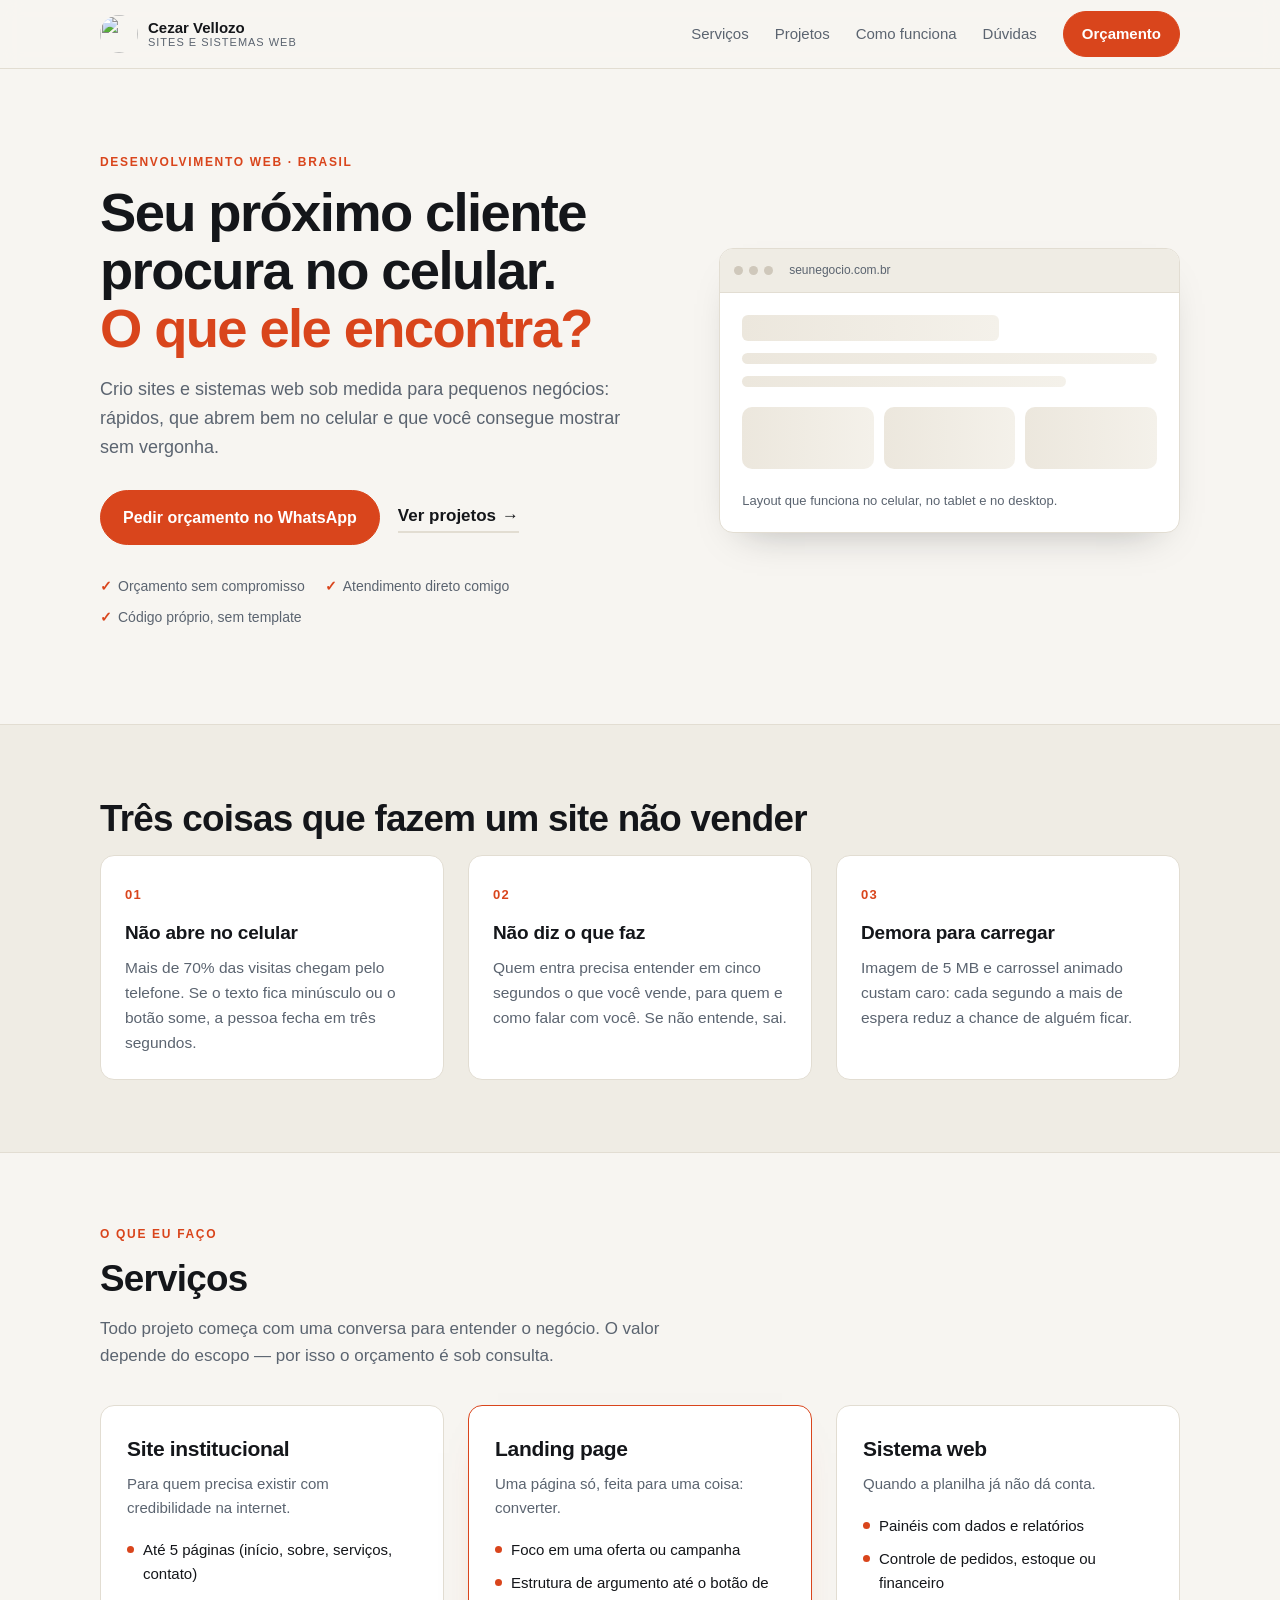
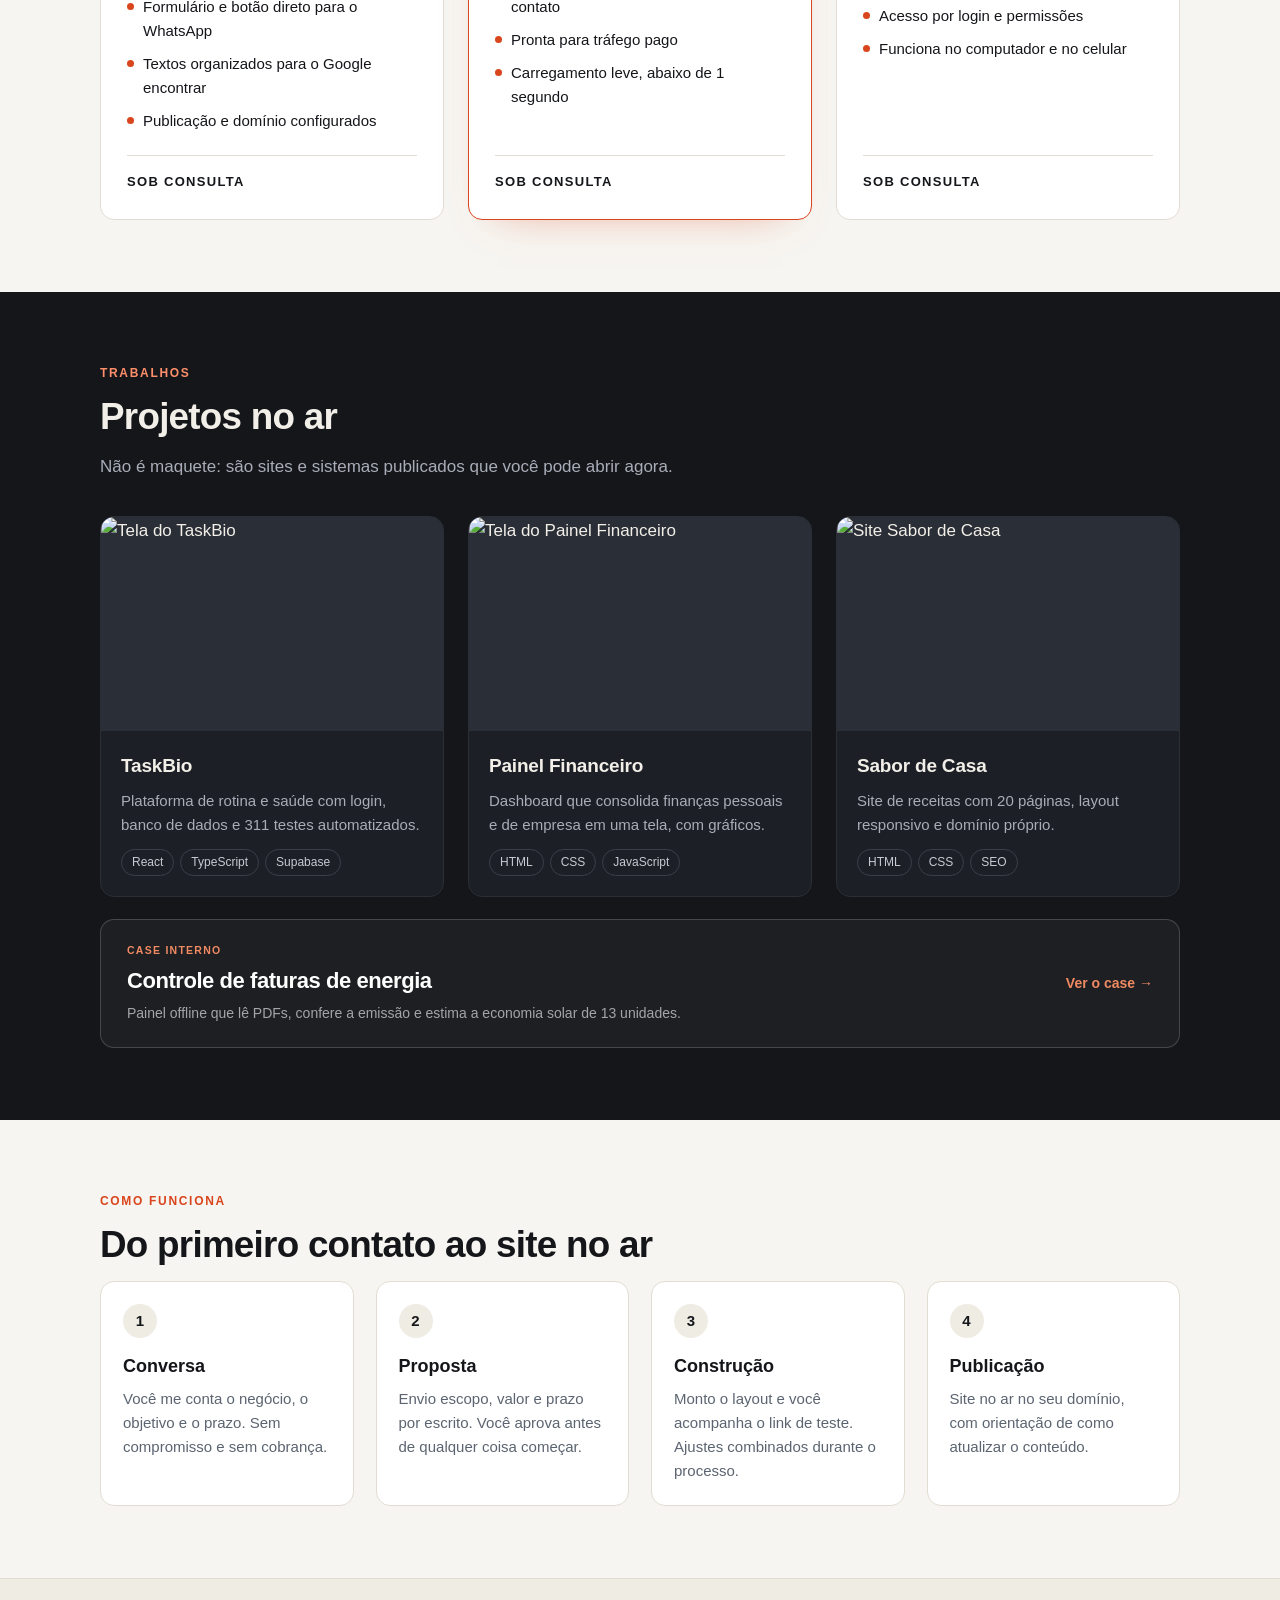
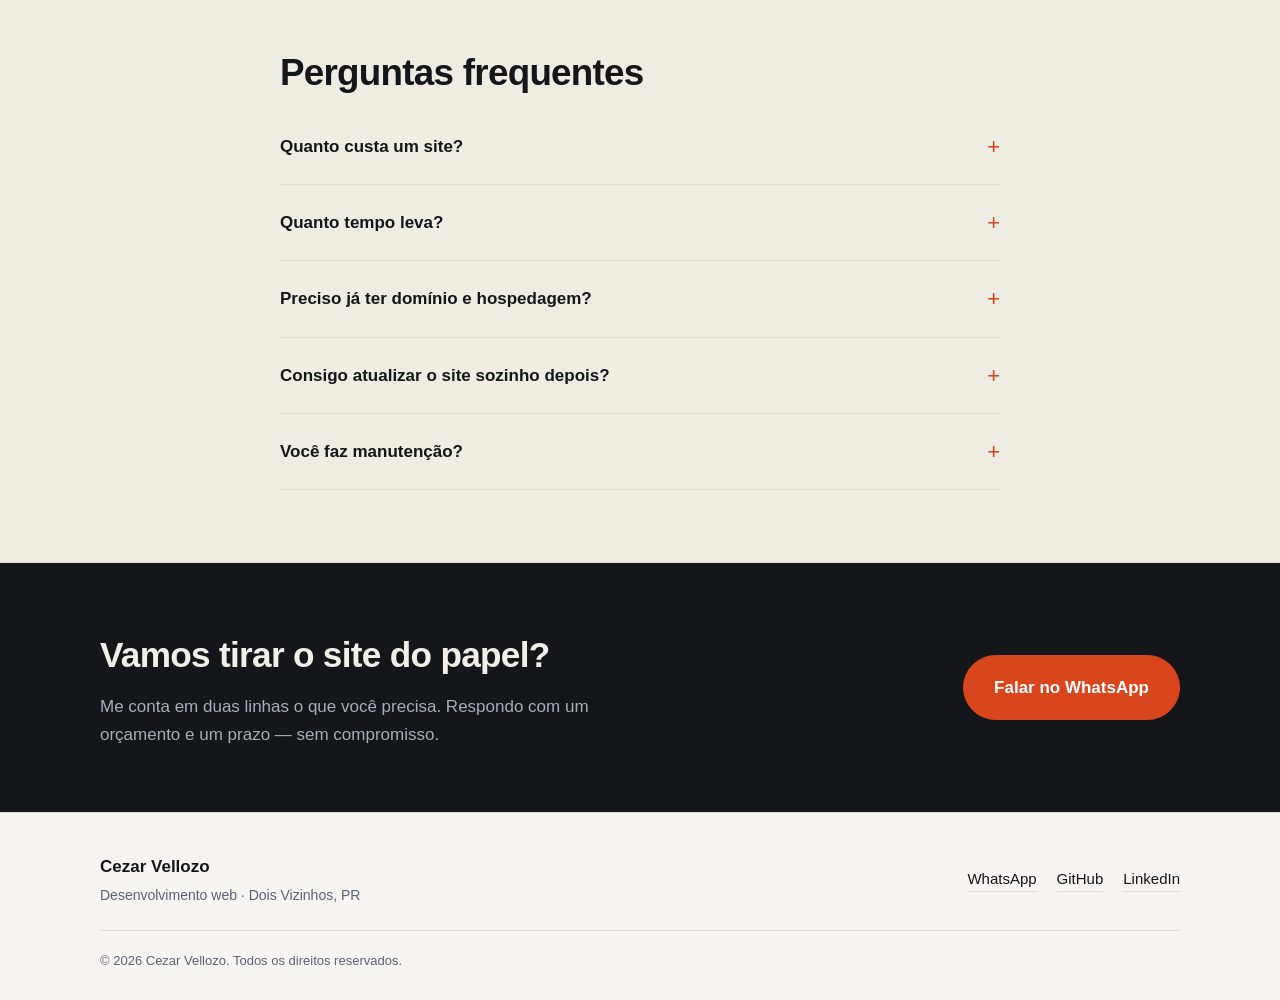
==== index.html @ 64f4b8d3 "feat: adiciona case de controle de faturas" ====
<!DOCTYPE html>
<html lang="pt-BR">
<head>
  <meta charset="UTF-8">
  <meta name="viewport" content="width=device-width, initial-scale=1">

  <title>Cezar Vellozo — Sites e sistemas web sob medida</title>
  <meta name="description" content="Crio sites rápidos, responsivos e sob medida para pequenos negócios. Orçamento sem compromisso pelo WhatsApp.">
  <meta name="theme-color" content="#f7f5f1">

  <!-- Compartilhamento em redes sociais -->
  <meta property="og:type" content="website">
  <meta property="og:title" content="Cezar Vellozo — Sites e sistemas web sob medida">
  <meta property="og:description" content="Sites rápidos, responsivos e sob medida para pequenos negócios. Do orçamento à publicação.">
  <meta property="og:locale" content="pt_BR">

  <link rel="icon" href="logo-mark.svg" type="image/svg+xml">
  <link rel="stylesheet" href="styles.css">
</head>
<body>

  <a class="pular" href="#conteudo">Pular para o conteúdo</a>

  <!-- ================= CABEÇALHO ================= -->
  <header class="cabecalho">
    <div class="container cabecalho__linha">
      <a class="marca" href="#inicio" aria-label="Início">
        <img class="marca__logo" src="logo-mark.svg" alt="" width="38" height="38">
        <span class="marca__texto">
          Cezar Vellozo
          <small>sites e sistemas web</small>
        </span>
      </a>

      <button class="menu-botao" type="button"
              aria-expanded="false" aria-controls="menu-principal" aria-label="Abrir menu">
        <span></span><span></span><span></span>
      </button>

      <nav class="menu" id="menu-principal" aria-label="Navegação principal">
        <a href="#servicos">Serviços</a>
        <a href="#projetos">Projetos</a>
        <a href="#processo">Como funciona</a>
        <a href="#perguntas">Dúvidas</a>
        <a class="botao botao--pequeno" href="#" data-whatsapp>Orçamento</a>
      </nav>
    </div>
  </header>

  <main id="conteudo">

    <!-- ================= APRESENTAÇÃO ================= -->
    <section class="hero" id="inicio">
      <div class="container hero__grade">
        <div class="hero__texto">
          <p class="olho">Desenvolvimento web · Brasil</p>
          <h1>Seu próximo cliente procura no celular.<br>
            <em>O que ele encontra?</em></h1>
          <p class="hero__linha">
            Crio sites e sistemas web sob medida para pequenos negócios: rápidos, que abrem bem no
            celular e que você consegue mostrar sem vergonha.
          </p>

          <div class="hero__acoes">
            <a class="botao" href="#" data-whatsapp>
              Pedir orçamento no WhatsApp
            </a>
            <a class="link-seta" href="#projetos">Ver projetos <span aria-hidden="true">→</span></a>
          </div>

          <ul class="selos">
            <li>Orçamento sem compromisso</li>
            <li>Atendimento direto comigo</li>
            <li>Código próprio, sem template</li>
          </ul>
        </div>

        <aside class="hero__painel" aria-label="Resumo do serviço">
          <div class="painel__topo">
            <span class="ponto"></span><span class="ponto"></span><span class="ponto"></span>
            <span class="painel__url">seunegocio.com.br</span>
          </div>
          <div class="painel__corpo">
            <div class="esqueleto esqueleto--titulo"></div>
            <div class="esqueleto esqueleto--linha"></div>
            <div class="esqueleto esqueleto--linha curta"></div>
            <div class="painel__cards">
              <div class="esqueleto esqueleto--card"></div>
              <div class="esqueleto esqueleto--card"></div>
              <div class="esqueleto esqueleto--card"></div>
            </div>
          </div>
          <p class="painel__legenda">Layout que funciona no celular, no tablet e no desktop.</p>
        </aside>
      </div>
    </section>

    <!-- ================= O PROBLEMA ================= -->
    <section class="secao secao--faixa">
      <div class="container">
        <h2 class="secao__titulo">Três coisas que fazem um site não vender</h2>
        <div class="grade grade--3">
          <article class="cartao-simples">
            <span class="numero">01</span>
            <h3>Não abre no celular</h3>
            <p>Mais de 70% das visitas chegam pelo telefone. Se o texto fica minúsculo ou o botão some,
              a pessoa fecha em três segundos.</p>
          </article>
          <article class="cartao-simples">
            <span class="numero">02</span>
            <h3>Não diz o que faz</h3>
            <p>Quem entra precisa entender em cinco segundos o que você vende, para quem e como falar
              com você. Se não entende, sai.</p>
          </article>
          <article class="cartao-simples">
            <span class="numero">03</span>
            <h3>Demora para carregar</h3>
            <p>Imagem de 5 MB e carrossel animado custam caro: cada segundo a mais de espera reduz a
              chance de alguém ficar.</p>
          </article>
        </div>
      </div>
    </section>

    <!-- ================= SERVIÇOS ================= -->
    <section class="secao" id="servicos">
      <div class="container">
        <p class="olho">O que eu faço</p>
        <h2 class="secao__titulo">Serviços</h2>
        <p class="secao__linha">
          Todo projeto começa com uma conversa para entender o negócio. O valor depende do escopo —
          por isso o orçamento é sob consulta.
        </p>

        <div class="grade grade--3 servicos">
          <article class="servico">
            <h3>Site institucional</h3>
            <p class="servico__resumo">Para quem precisa existir com credibilidade na internet.</p>
            <ul class="lista">
              <li>Até 5 páginas (início, sobre, serviços, contato)</li>
              <li>Formulário e botão direto para o WhatsApp</li>
              <li>Textos organizados para o Google encontrar</li>
              <li>Publicação e domínio configurados</li>
            </ul>
            <p class="servico__preco">Sob consulta</p>
          </article>

          <article class="servico servico--destaque">
            <h3>Landing page</h3>
            <p class="servico__resumo">Uma página só, feita para uma coisa: converter.</p>
            <ul class="lista">
              <li>Foco em uma oferta ou campanha</li>
              <li>Estrutura de argumento até o botão de contato</li>
              <li>Pronta para tráfego pago</li>
              <li>Carregamento leve, abaixo de 1 segundo</li>
            </ul>
            <p class="servico__preco">Sob consulta</p>
          </article>

          <article class="servico">
            <h3>Sistema web</h3>
            <p class="servico__resumo">Quando a planilha já não dá conta.</p>
            <ul class="lista">
              <li>Painéis com dados e relatórios</li>
              <li>Controle de pedidos, estoque ou financeiro</li>
              <li>Acesso por login e permissões</li>
              <li>Funciona no computador e no celular</li>
            </ul>
            <p class="servico__preco">Sob consulta</p>
          </article>
        </div>
      </div>
    </section>

    <!-- ================= PROJETOS ================= -->
    <section class="secao secao--escura" id="projetos">
      <div class="container">
        <p class="olho olho--claro">Trabalhos</p>
        <h2 class="secao__titulo">Projetos no ar</h2>
        <p class="secao__linha secao__linha--clara">
          Não é maquete: são sites e sistemas publicados que você pode abrir agora.
        </p>

        <div class="grade grade--3 projetos">

          <a class="projeto" href="https://taskbio.com.br" target="_blank" rel="noopener">
            <span class="projeto__imagem">
              <img src="https://taskbio.com.br/og.jpg" alt="Tela do TaskBio" loading="lazy" width="1200" height="630">
            </span>
            <span class="projeto__corpo">
              <span class="projeto__titulo">TaskBio</span>
              <span class="projeto__texto">Plataforma de rotina e saúde com login, banco de dados e 311 testes automatizados.</span>
              <span class="projeto__tags">
                <span>React</span><span>TypeScript</span><span>Supabase</span>
              </span>
            </span>
          </a>

          <a class="projeto" href="https://augusto10vellozo-coder.github.io/painel-financeiro/" target="_blank" rel="noopener">
            <span class="projeto__imagem">
              <img src="https://augusto10vellozo-coder.github.io/painel-financeiro/docs/preview.png" alt="Tela do Painel Financeiro" loading="lazy" width="1440" height="900">
            </span>
            <span class="projeto__corpo">
              <span class="projeto__titulo">Painel Financeiro</span>
              <span class="projeto__texto">Dashboard que consolida finanças pessoais e de empresa em uma tela, com gráficos.</span>
              <span class="projeto__tags">
                <span>HTML</span><span>CSS</span><span>JavaScript</span>
              </span>
            </span>
          </a>

          <a class="projeto" href="https://receitassabordecasa.com.br" target="_blank" rel="noopener">
            <span class="projeto__imagem">
              <img src="https://receitassabordecasa.com.br/images/hero-mesa-posta.jpg" alt="Site Sabor de Casa" loading="lazy" width="1200" height="800">
            </span>
            <span class="projeto__corpo">
              <span class="projeto__titulo">Sabor de Casa</span>
              <span class="projeto__texto">Site de receitas com 20 páginas, layout responsivo e domínio próprio.</span>
              <span class="projeto__tags">
                <span>HTML</span><span>CSS</span><span>SEO</span>
              </span>
            </span>
          </a>

        </div>

        <a class="case-destaque" href="casos/controle-faturas.html">
          <span class="case-destaque__texto">
            <span class="case-destaque__olho">Case interno</span>
            <strong>Controle de faturas de energia</strong>
            <span>Painel offline que lê PDFs, confere a emissão e estima a economia solar de 13 unidades.</span>
          </span>
          <span class="case-destaque__seta">Ver o case →</span>
        </a>

      </div>
    </section>

    <!-- ================= PROCESSO ================= -->
    <section class="secao" id="processo">
      <div class="container">
        <p class="olho">Como funciona</p>
        <h2 class="secao__titulo">Do primeiro contato ao site no ar</h2>

        <ol class="etapas">
          <li>
            <span class="etapa__numero">1</span>
            <h3>Conversa</h3>
            <p>Você me conta o negócio, o objetivo e o prazo. Sem compromisso e sem cobrança.</p>
          </li>
          <li>
            <span class="etapa__numero">2</span>
            <h3>Proposta</h3>
            <p>Envio escopo, valor e prazo por escrito. Você aprova antes de qualquer coisa começar.</p>
          </li>
          <li>
            <span class="etapa__numero">3</span>
            <h3>Construção</h3>
            <p>Monto o layout e você acompanha o link de teste. Ajustes combinados durante o processo.</p>
          </li>
          <li>
            <span class="etapa__numero">4</span>
            <h3>Publicação</h3>
            <p>Site no ar no seu domínio, com orientação de como atualizar o conteúdo.</p>
          </li>
        </ol>
      </div>
    </section>

    <!-- ================= DÚVIDAS ================= -->
    <section class="secao secao--faixa" id="perguntas">
      <div class="container container--estreito">
        <h2 class="secao__titulo">Perguntas frequentes</h2>

        <details class="duvida">
          <summary>Quanto custa um site?</summary>
          <p>Depende do tamanho: uma página é um projeto, um site com cinco páginas é outro, e um
            sistema com login é outro. Por isso o orçamento é sob consulta — me conta o que você
            precisa e eu respondo com valor e prazo.</p>
        </details>

        <details class="duvida">
          <summary>Quanto tempo leva?</summary>
          <p>Projetos simples ficam entre uma e três semanas, contando o tempo de revisão do seu lado.
            O prazo exato vai na proposta.</p>
        </details>

        <details class="duvida">
          <summary>Preciso já ter domínio e hospedagem?</summary>
          <p>Não. Eu oriento a escolha e configuro tudo. O domínio fica no seu nome — você é o dono,
            não eu.</p>
        </details>

        <details class="duvida">
          <summary>Consigo atualizar o site sozinho depois?</summary>
          <p>Sim. Entrego com instruções simples para trocar texto e foto. Se preferir um painel de
            administração, isso entra no escopo.</p>
        </details>

        <details class="duvida">
          <summary>Você faz manutenção?</summary>
          <p>Faço, combinada à parte. Muitos clientes preferem um valor mensal para pequenas
            alterações e acompanhamento.</p>
        </details>
      </div>
    </section>

    <!-- ================= CHAMADA FINAL ================= -->
    <section class="chamada" id="contato">
      <div class="container chamada__grade">
        <div>
          <h2>Vamos tirar o site do papel?</h2>
          <p>Me conta em duas linhas o que você precisa. Respondo com um orçamento e um prazo — sem
            compromisso.</p>
        </div>
        <a class="botao botao--grande" href="#" data-whatsapp>
          Falar no WhatsApp
        </a>
      </div>
    </section>

  </main>

  <!-- ================= RODAPÉ ================= -->
  <footer class="rodape">
    <div class="container rodape__linha">
      <div>
        <p class="rodape__nome">Cezar Vellozo</p>
        <p class="rodape__texto">Desenvolvimento web · Dois Vizinhos, PR</p>
      </div>
      <nav class="rodape__links" aria-label="Contato">
        <a href="#" data-whatsapp>WhatsApp</a>
        <a href="https://github.com/augusto10vellozo-coder" target="_blank" rel="noopener">GitHub</a>
        <a href="https://www.linkedin.com/in/cezarvellozo/" target="_blank" rel="noopener">LinkedIn</a>
      </nav>
    </div>
    <div class="container">
      <p class="rodape__nota">© <span id="ano">2026</span> Cezar Vellozo. Todos os direitos reservados.</p>
    </div>
  </footer>

  <script>
    // Menu no celular
    var botao = document.querySelector('.menu-botao');
    var menu = document.getElementById('menu-principal');

    botao.addEventListener('click', function () {
      var aberto = botao.getAttribute('aria-expanded') === 'true';
      botao.setAttribute('aria-expanded', String(!aberto));
      botao.setAttribute('aria-label', aberto ? 'Abrir menu' : 'Fechar menu');
      menu.classList.toggle('menu--aberto', !aberto);
    });

    // Fecha o menu ao clicar em um link
    menu.addEventListener('click', function (evento) {
      if (evento.target.tagName === 'A') {
        botao.setAttribute('aria-expanded', 'false');
        menu.classList.remove('menu--aberto');
      }
    });

    // Link do WhatsApp com mensagem pronta
    var numero = '5554994535730';
    var mensagem = 'Olá, Cezar! Vi seu site e quero um orçamento.';
    var endereco = 'https://wa.me/' + numero + '?text=' + encodeURIComponent(mensagem);

    document.querySelectorAll('[data-whatsapp]').forEach(function (link) {
      link.setAttribute('href', endereco);
      link.setAttribute('target', '_blank');
      link.setAttribute('rel', 'noopener');
    });

    // Ano atual no rodapé
    document.getElementById('ano').textContent = new Date().getFullYear();
  </script>
</body>
</html>
---- styles.css ----
/* =========================================================
   Cezar Vellozo — site de serviços
   CSS organizado em: base, componentes, seções e responsivo.
   ========================================================= */

/* ---------- 1. Base e variáveis ---------- */
:root {
  --fundo: #f7f5f1;
  --fundo-alt: #efece4;
  --superficie: #ffffff;
  --tinta: #14161a;
  --tinta-suave: #5b6470;
  --linha: #e2ddd2;
  --destaque: #d9451c;
  --destaque-escuro: #b63815;
  --escuro: #14161a;
  --raio: 14px;
  --largura: 1120px;
  --sombra: 0 18px 40px -24px rgba(20, 22, 26, 0.35);
}

*,
*::before,
*::after {
  box-sizing: border-box;
}

html {
  scroll-behavior: smooth;
}

body {
  margin: 0;
  background: var(--fundo);
  color: var(--tinta);
  font-family: -apple-system, BlinkMacSystemFont, "Segoe UI", Roboto, Helvetica, Arial, sans-serif;
  font-size: 17px;
  line-height: 1.6;
  -webkit-font-smoothing: antialiased;
}

img {
  max-width: 100%;
  height: auto;
  display: block;
}

a {
  color: inherit;
}

/* Acessibilidade: foco visível em todo elemento navegável */
:focus-visible {
  outline: 3px solid var(--destaque);
  outline-offset: 3px;
  border-radius: 4px;
}

/* Link para pular o menu (aparece só no teclado) */
.pular {
  position: absolute;
  left: -9999px;
  top: 0;
  background: var(--tinta);
  color: #fff;
  padding: 12px 20px;
  z-index: 100;
}

.pular:focus {
  left: 12px;
  top: 12px;
}

/* ---------- 2. Layout ---------- */
.container {
  width: 100%;
  max-width: var(--largura);
  margin: 0 auto;
  padding: 0 20px;
}

.container--estreito {
  max-width: 760px;
}

.grade {
  display: grid;
  gap: 20px;
}

/* ---------- 3. Cabeçalho ---------- */
.cabecalho {
  position: sticky;
  top: 0;
  z-index: 50;
  background: rgba(247, 245, 241, 0.88);
  backdrop-filter: blur(10px);
  border-bottom: 1px solid var(--linha);
}

.cabecalho__linha {
  display: flex;
  align-items: center;
  justify-content: space-between;
  gap: 16px;
  min-height: 68px;
}

.marca {
  display: flex;
  align-items: center;
  gap: 10px;
  text-decoration: none;
  font-weight: 700;
  line-height: 1.1;
}

.marca__logo {
  width: 38px;
  height: 38px;
  flex: 0 0 auto;
  border-radius: 50%;
}

.marca__texto {
  font-size: 15px;
}

.marca__texto small {
  display: block;
  font-size: 11px;
  font-weight: 500;
  letter-spacing: 0.09em;
  text-transform: uppercase;
  color: var(--tinta-suave);
}

.menu {
  display: none;
}

.menu--aberto {
  display: flex;
  flex-direction: column;
  gap: 4px;
  position: absolute;
  top: 68px;
  left: 0;
  right: 0;
  padding: 16px 20px 22px;
  background: var(--superficie);
  border-bottom: 1px solid var(--linha);
  box-shadow: var(--sombra);
}

.menu a:not(.botao) {
  padding: 10px 0;
  text-decoration: none;
  font-size: 16px;
  color: var(--tinta-suave);
  border-bottom: 1px solid transparent;
}

.menu a:not(.botao):hover {
  color: var(--tinta);
}

.menu-botao {
  display: grid;
  gap: 5px;
  width: 42px;
  height: 42px;
  padding: 11px 9px;
  background: none;
  border: 1px solid var(--linha);
  border-radius: 10px;
  cursor: pointer;
}

.menu-botao span {
  display: block;
  height: 2px;
  background: var(--tinta);
  border-radius: 2px;
}

/* ---------- 4. Botões e links ---------- */
.botao {
  display: inline-flex;
  align-items: center;
  justify-content: center;
  gap: 8px;
  padding: 14px 22px;
  border-radius: 999px;
  background: var(--destaque);
  color: #fff;
  font-weight: 600;
  font-size: 16px;
  text-decoration: none;
  border: 1px solid var(--destaque);
  transition: background 0.2s ease, transform 0.2s ease;
}

.botao:hover {
  background: var(--destaque-escuro);
  border-color: var(--destaque-escuro);
  transform: translateY(-1px);
}

.botao--pequeno {
  padding: 10px 18px;
  font-size: 15px;
}

.botao--grande {
  padding: 18px 30px;
  font-size: 17px;
}

.link-seta {
  display: inline-flex;
  align-items: center;
  gap: 6px;
  font-weight: 600;
  text-decoration: none;
  border-bottom: 2px solid var(--linha);
  padding-bottom: 2px;
}

.link-seta:hover {
  border-color: var(--destaque);
}

/* ---------- 5. Textos padrão das seções ---------- */
.olho {
  margin: 0 0 12px;
  font-size: 12px;
  font-weight: 700;
  letter-spacing: 0.14em;
  text-transform: uppercase;
  color: var(--destaque);
}

.olho--claro {
  color: #ff8f6b;
}

.secao {
  padding: 72px 0;
}

.secao--faixa {
  background: var(--fundo-alt);
  border-top: 1px solid var(--linha);
  border-bottom: 1px solid var(--linha);
}

.secao--escura {
  background: var(--escuro);
  color: #f2efe9;
}

.secao__titulo {
  margin: 0 0 14px;
  font-size: clamp(1.6rem, 3.4vw, 2.3rem);
  line-height: 1.2;
  letter-spacing: -0.02em;
}

.secao__linha {
  margin: 0 0 36px;
  max-width: 62ch;
  color: var(--tinta-suave);
}

.secao__linha--clara {
  color: #a8adb8;
}

/* ---------- 6. Apresentação ---------- */
.hero {
  padding: 56px 0 72px;
}

.hero__grade {
  display: grid;
  gap: 44px;
}

.hero h1 {
  margin: 0 0 18px;
  font-size: clamp(2.05rem, 5.6vw, 3.4rem);
  line-height: 1.06;
  letter-spacing: -0.03em;
  font-weight: 800;
}

.hero h1 em {
  font-style: normal;
  color: var(--destaque);
}

.hero__linha {
  margin: 0 0 28px;
  max-width: 52ch;
  font-size: 18px;
  color: var(--tinta-suave);
}

.hero__acoes {
  display: flex;
  flex-wrap: wrap;
  align-items: center;
  gap: 18px;
}

.selos {
  display: flex;
  flex-wrap: wrap;
  gap: 8px 20px;
  margin: 30px 0 0;
  padding: 0;
  list-style: none;
  font-size: 14px;
  color: var(--tinta-suave);
}

.selos li::before {
  content: "✓";
  margin-right: 6px;
  color: var(--destaque);
  font-weight: 700;
}

/* Janela ilustrativa do topo */
.hero__painel {
  border: 1px solid var(--linha);
  border-radius: var(--raio);
  background: var(--superficie);
  box-shadow: var(--sombra);
  overflow: hidden;
}

.painel__topo {
  display: flex;
  align-items: center;
  gap: 6px;
  padding: 12px 14px;
  background: var(--fundo-alt);
  border-bottom: 1px solid var(--linha);
}

.ponto {
  width: 9px;
  height: 9px;
  border-radius: 50%;
  background: #cfc8bb;
}

.painel__url {
  margin-left: 10px;
  font-size: 12px;
  color: var(--tinta-suave);
}

.painel__corpo {
  padding: 22px;
  display: grid;
  gap: 12px;
}

.esqueleto {
  border-radius: 6px;
  background: linear-gradient(90deg, #ece7dd, #f4f1ea, #ece7dd);
  background-size: 200% 100%;
  animation: brilho 2.4s linear infinite;
}

.esqueleto--titulo {
  height: 26px;
  width: 62%;
}

.esqueleto--linha {
  height: 11px;
  width: 100%;
}

.esqueleto--linha.curta {
  width: 78%;
}

.painel__cards {
  display: grid;
  grid-template-columns: repeat(3, 1fr);
  gap: 10px;
  margin-top: 8px;
}

.esqueleto--card {
  height: 62px;
  border-radius: 10px;
}

.painel__legenda {
  margin: 0;
  padding: 0 22px 20px;
  font-size: 13px;
  color: var(--tinta-suave);
}

@keyframes brilho {
  from {
    background-position: 200% 0;
  }
  to {
    background-position: -200% 0;
  }
}

/* ---------- 7. Cartões simples (problema) ---------- */
.cartao-simples {
  padding: 24px;
  background: var(--superficie);
  border: 1px solid var(--linha);
  border-radius: var(--raio);
}

.cartao-simples .numero {
  display: inline-block;
  margin-bottom: 12px;
  font-size: 13px;
  font-weight: 700;
  letter-spacing: 0.1em;
  color: var(--destaque);
}

.cartao-simples h3 {
  margin: 0 0 8px;
  font-size: 19px;
  letter-spacing: -0.01em;
}

.cartao-simples p {
  margin: 0;
  font-size: 15.5px;
  color: var(--tinta-suave);
}

/* ---------- 8. Serviços ---------- */
.servico {
  display: flex;
  flex-direction: column;
  padding: 26px;
  background: var(--superficie);
  border: 1px solid var(--linha);
  border-radius: var(--raio);
}

.servico--destaque {
  border-color: var(--destaque);
  box-shadow: 0 18px 40px -30px rgba(217, 69, 28, 0.55);
}

.servico h3 {
  margin: 0 0 6px;
  font-size: 21px;
  letter-spacing: -0.015em;
}

.servico__resumo {
  margin: 0 0 18px;
  font-size: 15px;
  color: var(--tinta-suave);
}

.lista {
  margin: 0 0 22px;
  padding: 0;
  list-style: none;
  display: grid;
  gap: 9px;
  font-size: 15px;
}

.lista li {
  display: flex;
  gap: 9px;
  align-items: flex-start;
}

.lista li::before {
  content: "";
  flex: 0 0 auto;
  width: 7px;
  height: 7px;
  margin-top: 8px;
  border-radius: 50%;
  background: var(--destaque);
}

.servico__preco {
  margin: auto 0 0;
  padding-top: 16px;
  border-top: 1px solid var(--linha);
  font-size: 13px;
  font-weight: 700;
  letter-spacing: 0.1em;
  text-transform: uppercase;
  color: var(--tinta);
}

/* ---------- 9. Projetos ---------- */
.projetos {
  margin-top: 8px;
}

.projeto {
  display: flex;
  flex-direction: column;
  overflow: hidden;
  text-decoration: none;
  background: #1c1f25;
  border: 1px solid #2a2e36;
  border-radius: var(--raio);
  transition: transform 0.2s ease, border-color 0.2s ease;
}

.projeto:hover {
  transform: translateY(-3px);
  border-color: #4a505c;
}

.projeto__imagem {
  display: block;
  aspect-ratio: 16 / 10;
  background: #2a2e36;
  overflow: hidden;
}

.projeto__imagem img {
  width: 100%;
  height: 100%;
  object-fit: cover;
  object-position: top center;
}

.projeto__corpo {
  display: grid;
  gap: 8px;
  padding: 20px;
}

.projeto__titulo {
  font-size: 19px;
  font-weight: 700;
  letter-spacing: -0.01em;
  color: #f2efe9;
}

.projeto__texto {
  font-size: 15px;
  color: #a8adb8;
}

.projeto__tags {
  display: flex;
  flex-wrap: wrap;
  gap: 6px;
  margin-top: 4px;
}

.projeto__tags span {
  padding: 3px 10px;
  border: 1px solid #3a3f49;
  border-radius: 999px;
  font-size: 12px;
  color: #c6cad2;
}

/* ---------- 10. Etapas ---------- */
.etapas {
  margin: 0;
  padding: 0;
  list-style: none;
  display: grid;
  gap: 22px;
}

.etapas li {
  padding: 22px;
  background: var(--superficie);
  border: 1px solid var(--linha);
  border-radius: var(--raio);
}

.etapa__numero {
  display: grid;
  place-items: center;
  width: 34px;
  height: 34px;
  margin-bottom: 14px;
  border-radius: 50%;
  background: var(--fundo-alt);
  font-weight: 700;
  font-size: 15px;
}

.etapas h3 {
  margin: 0 0 6px;
  font-size: 18px;
}

.etapas p {
  margin: 0;
  font-size: 15px;
  color: var(--tinta-suave);
}

/* ---------- 11. Perguntas frequentes ---------- */
.duvida {
  border-bottom: 1px solid var(--linha);
}

.duvida summary {
  display: flex;
  align-items: center;
  justify-content: space-between;
  gap: 16px;
  padding: 20px 0;
  font-size: 17px;
  font-weight: 600;
  cursor: pointer;
  list-style: none;
}

.duvida summary::-webkit-details-marker {
  display: none;
}

.duvida summary::after {
  content: "+";
  flex: 0 0 auto;
  font-size: 22px;
  font-weight: 400;
  color: var(--destaque);
}

.duvida[open] summary::after {
  content: "–";
}

.duvida p {
  margin: 0;
  padding: 0 0 22px;
  max-width: 62ch;
  color: var(--tinta-suave);
}

/* ---------- 12. Chamada final ---------- */
.chamada {
  padding: 64px 0;
  background: var(--escuro);
  color: #f2efe9;
}

.chamada__grade {
  display: grid;
  gap: 28px;
  align-items: center;
}

.chamada h2 {
  margin: 0 0 10px;
  font-size: clamp(1.6rem, 3.6vw, 2.2rem);
  letter-spacing: -0.02em;
}

.chamada p {
  margin: 0;
  max-width: 54ch;
  color: #a8adb8;
}

/* ---------- 13. Rodapé ---------- */
.rodape {
  padding: 40px 0 28px;
  background: var(--fundo);
  border-top: 1px solid var(--linha);
}

.rodape__linha {
  display: grid;
  gap: 20px;
  padding-bottom: 24px;
}

.rodape__nome {
  margin: 0;
  font-weight: 700;
}

.rodape__texto {
  margin: 4px 0 0;
  font-size: 14px;
  color: var(--tinta-suave);
}

.rodape__links {
  display: flex;
  flex-wrap: wrap;
  gap: 20px;
  font-size: 15px;
}

.rodape__links a {
  text-decoration: none;
  border-bottom: 1px solid var(--linha);
}

.rodape__links a:hover {
  border-color: var(--destaque);
}

.rodape__nota {
  margin: 0;
  padding-top: 20px;
  border-top: 1px solid var(--linha);
  font-size: 13px;
  color: var(--tinta-suave);
}

/* ---------- 14. Responsivo ---------- */
@media (min-width: 620px) {
  .grade--3 {
    grid-template-columns: repeat(2, minmax(0, 1fr));
  }
}

@media (min-width: 900px) {
  .menu-botao {
    display: none;
  }

  .menu {
    display: flex;
    align-items: center;
    gap: 26px;
  }

  .menu a:not(.botao) {
    padding: 0;
    font-size: 15px;
  }

  .menu--aberto {
    position: static;
    display: flex;
    flex-direction: row;
    padding: 0;
    border: 0;
    box-shadow: none;
    background: none;
    gap: 26px;
  }

  .hero {
    padding: 84px 0 96px;
  }

  .hero__grade {
    grid-template-columns: 1.1fr 0.9fr;
    align-items: center;
    gap: 56px;
  }

  .grade--3 {
    grid-template-columns: repeat(3, minmax(0, 1fr));
    gap: 24px;
  }

  .etapas {
    grid-template-columns: repeat(4, minmax(0, 1fr));
  }

  .chamada__grade {
    grid-template-columns: 1fr auto;
  }

  .rodape__linha {
    grid-template-columns: 1fr auto;
    align-items: center;
  }
}

/* Respeita quem pediu menos animação no sistema */
@media (prefers-reduced-motion: reduce) {
  html {
    scroll-behavior: auto;
  }

  .esqueleto {
    animation: none;
  }

  .botao,
  .projeto {
    transition: none;
  }
}

/* ===== Case interno na home ===== */
.case-destaque {
  display: flex;
  align-items: center;
  justify-content: space-between;
  gap: 24px;
  margin-top: 22px;
  padding: 22px 26px;
  border: 1px solid rgba(255, 255, 255, .18);
  border-radius: var(--raio);
  background: rgba(255, 255, 255, .04);
  color: #fff;
  text-decoration: none;
  transition: background .2s ease, border-color .2s ease;
}
.case-destaque:hover {
  background: rgba(255, 255, 255, .08);
  border-color: rgba(255, 255, 255, .34);
}
.case-destaque__texto {
  display: flex;
  flex-direction: column;
  gap: 4px;
}
.case-destaque__olho {
  font-size: 10.5px;
  text-transform: uppercase;
  letter-spacing: .12em;
  font-weight: 700;
  color: #f08a63;
}
.case-destaque strong {
  font-size: clamp(18px, 2vw, 22px);
  letter-spacing: -.02em;
}
.case-destaque__texto > span:last-child {
  font-size: 14px;
  color: rgba(255, 255, 255, .6);
  max-width: 720px;
}
.case-destaque__seta {
  font-size: 14px;
  font-weight: 700;
  color: #f08a63;
  white-space: nowrap;
}
@media (max-width: 700px) {
  .case-destaque {
    flex-direction: column;
    align-items: flex-start;
    gap: 12px;
  }
}
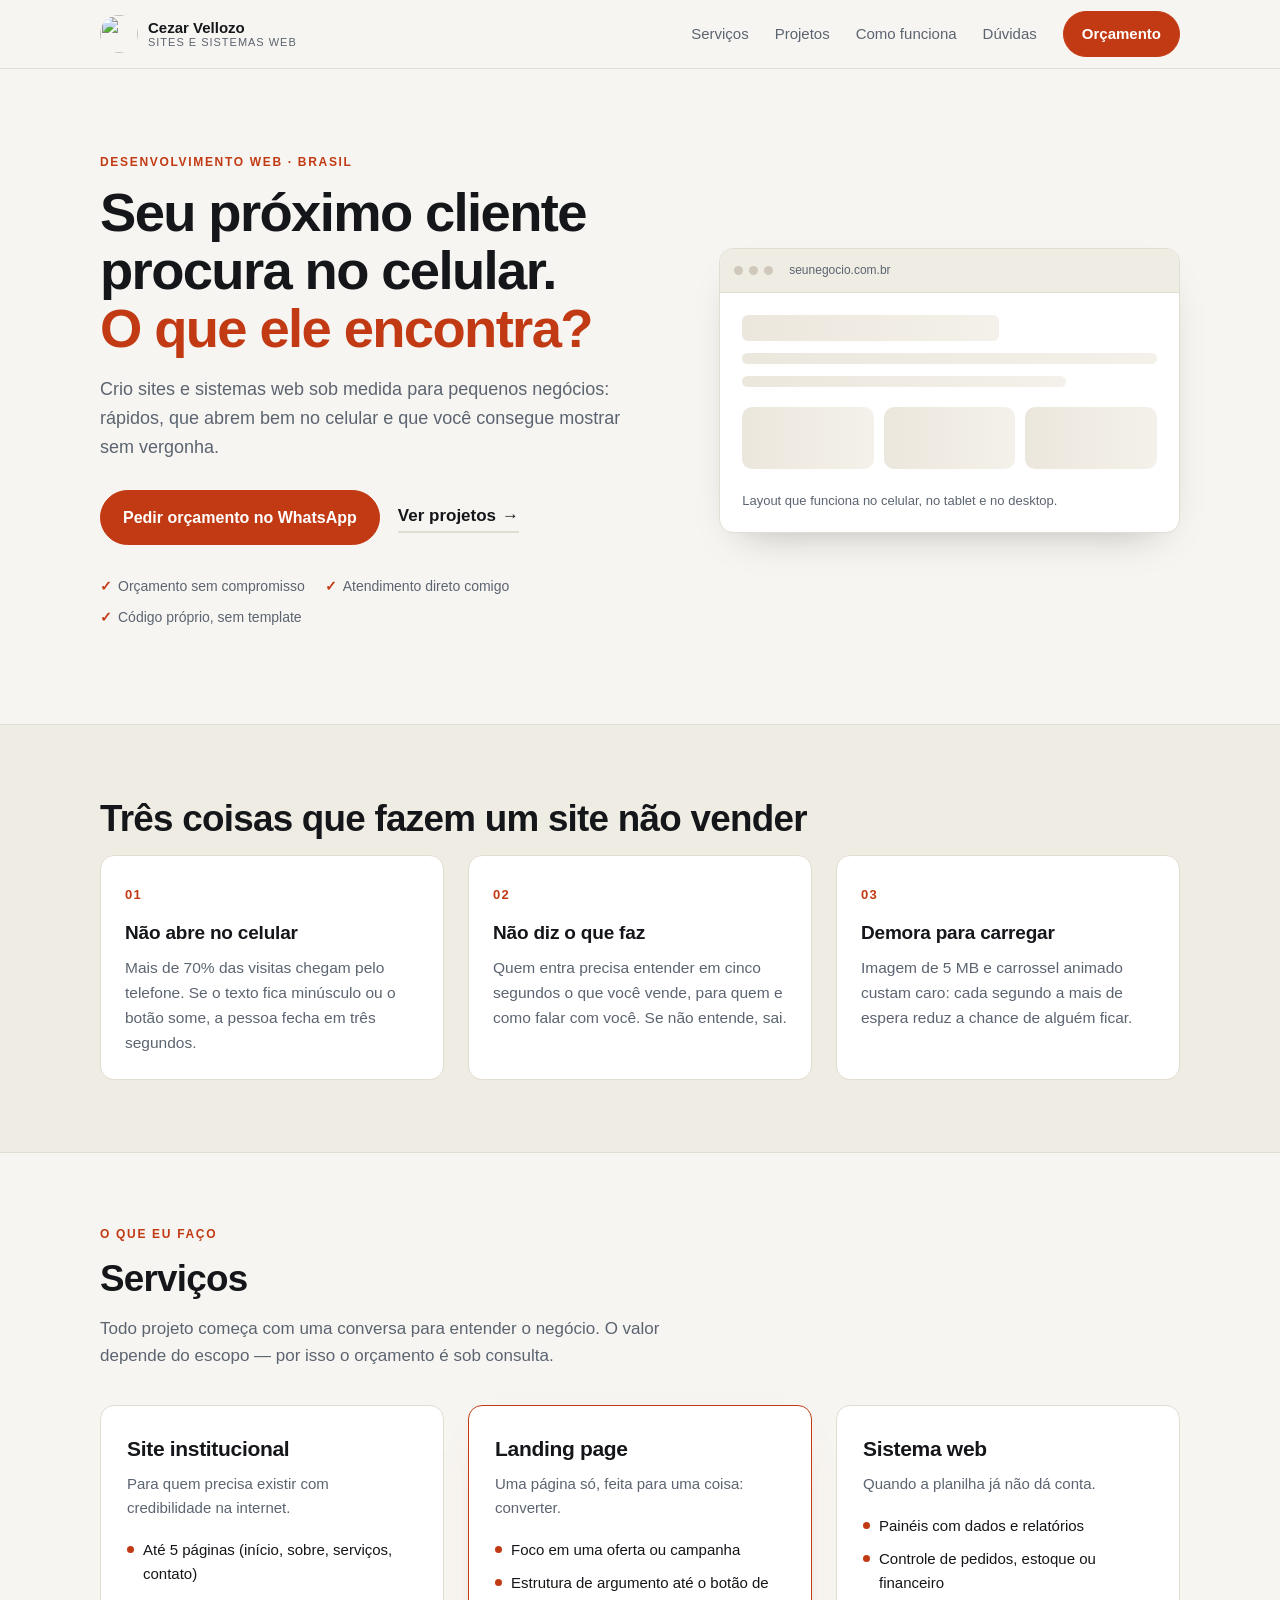
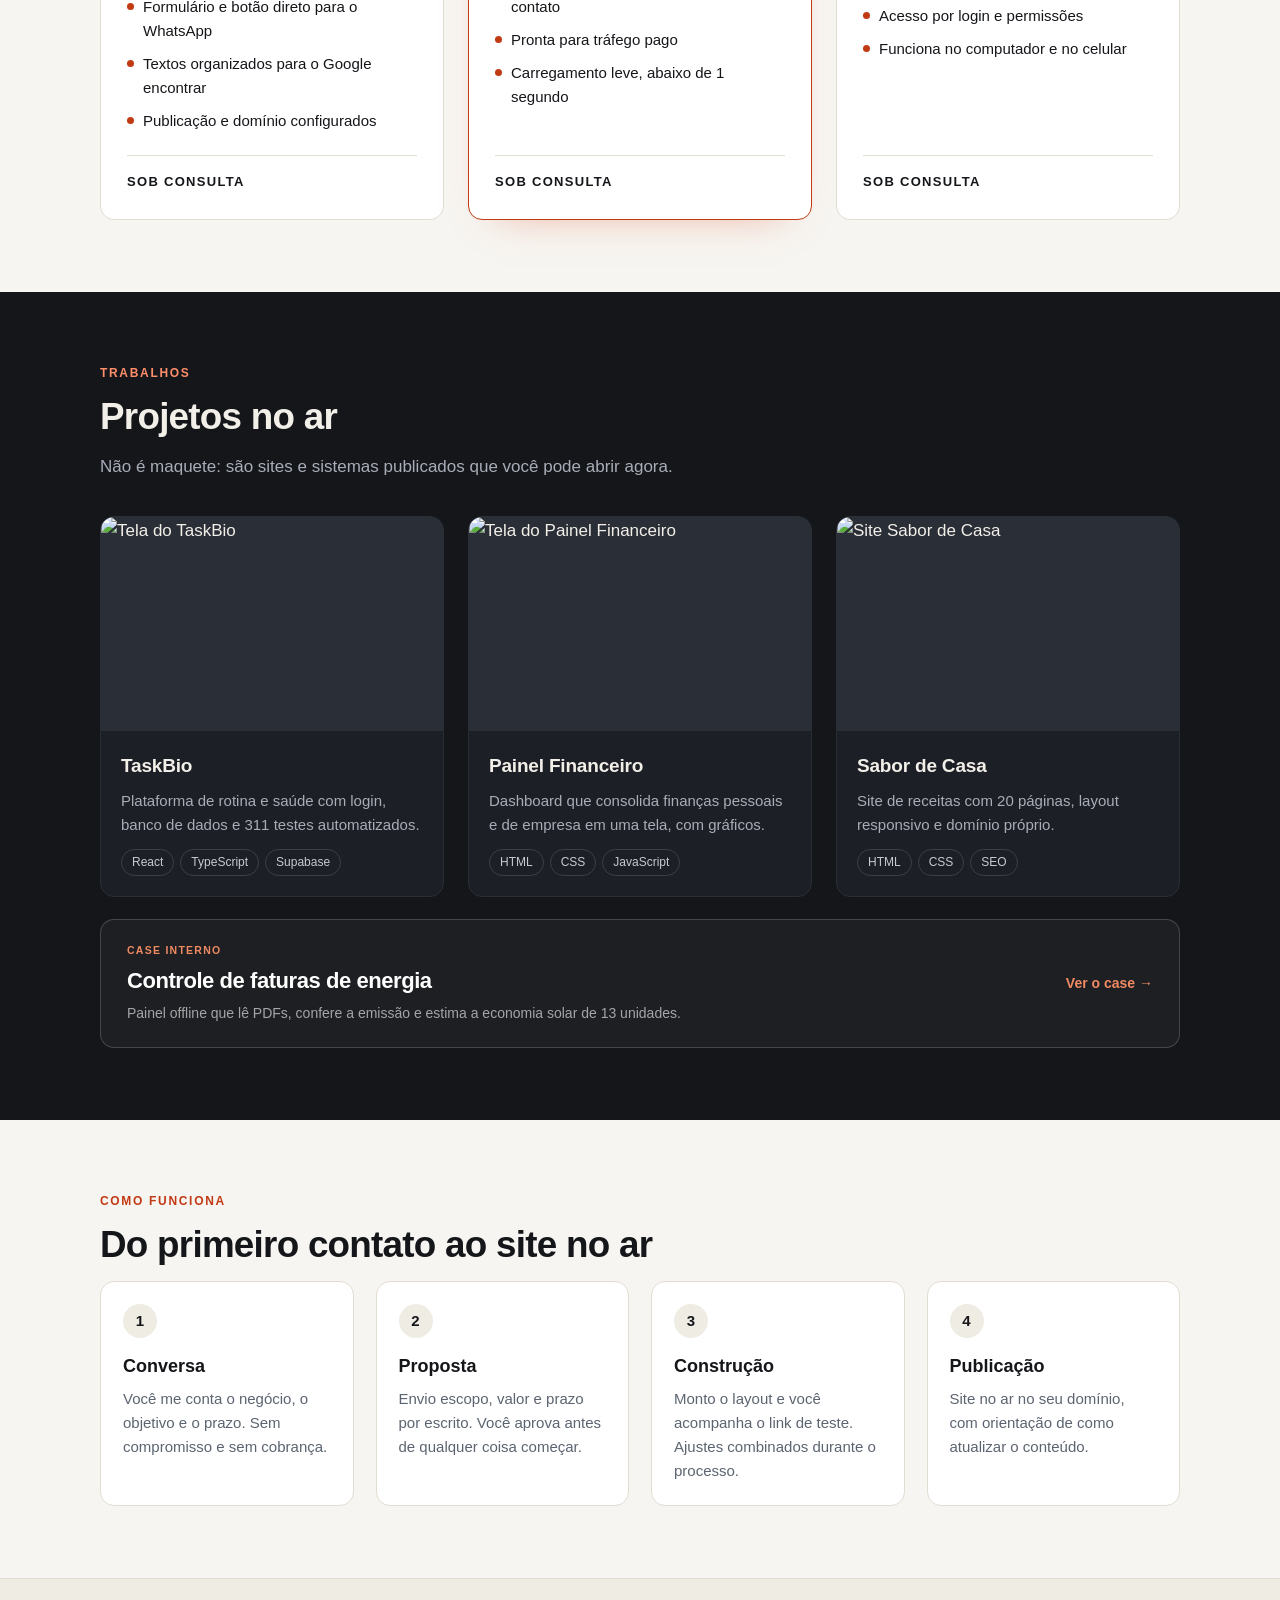
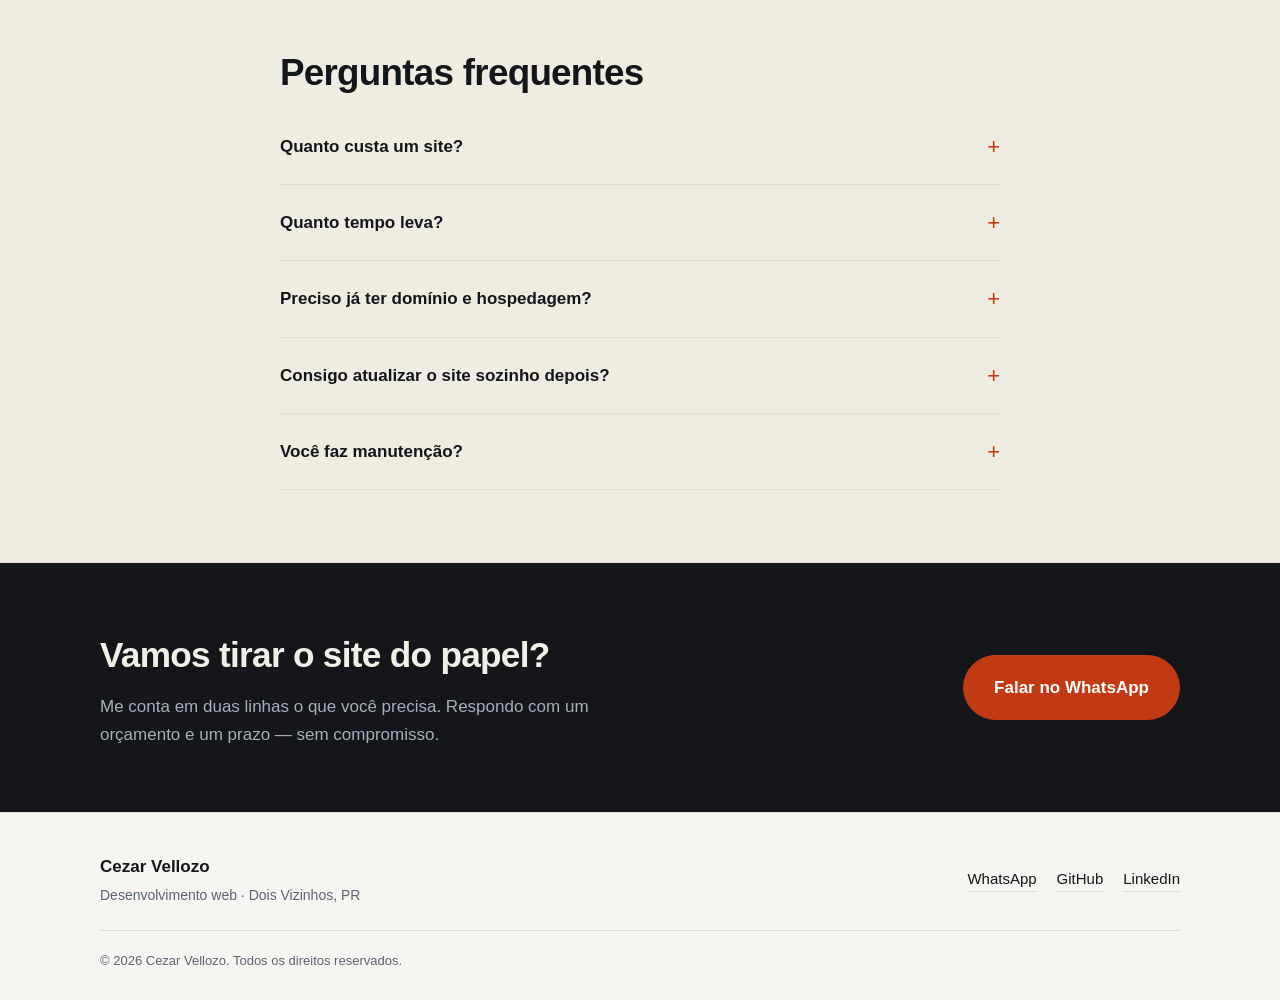
==== commit bd8486a1: "fix: corrige contraste e nome acessivel no Lighthouse" ====
--- a/index.html
+++ b/index.html
@@ -24,7 +24,7 @@
   <!-- ================= CABEÇALHO ================= -->
   <header class="cabecalho">
     <div class="container cabecalho__linha">
-      <a class="marca" href="#inicio" aria-label="Início">
+      <a class="marca" href="#inicio">
         <img class="marca__logo" src="logo-mark.svg" alt="" width="38" height="38">
         <span class="marca__texto">
           Cezar Vellozo
--- a/styles.css
+++ b/styles.css
@@ -11,7 +11,7 @@
   --tinta: #14161a;
   --tinta-suave: #5b6470;
   --linha: #e2ddd2;
-  --destaque: #d9451c;
+  --destaque: #c23a14;
   --destaque-escuro: #b63815;
   --escuro: #14161a;
   --raio: 14px;
